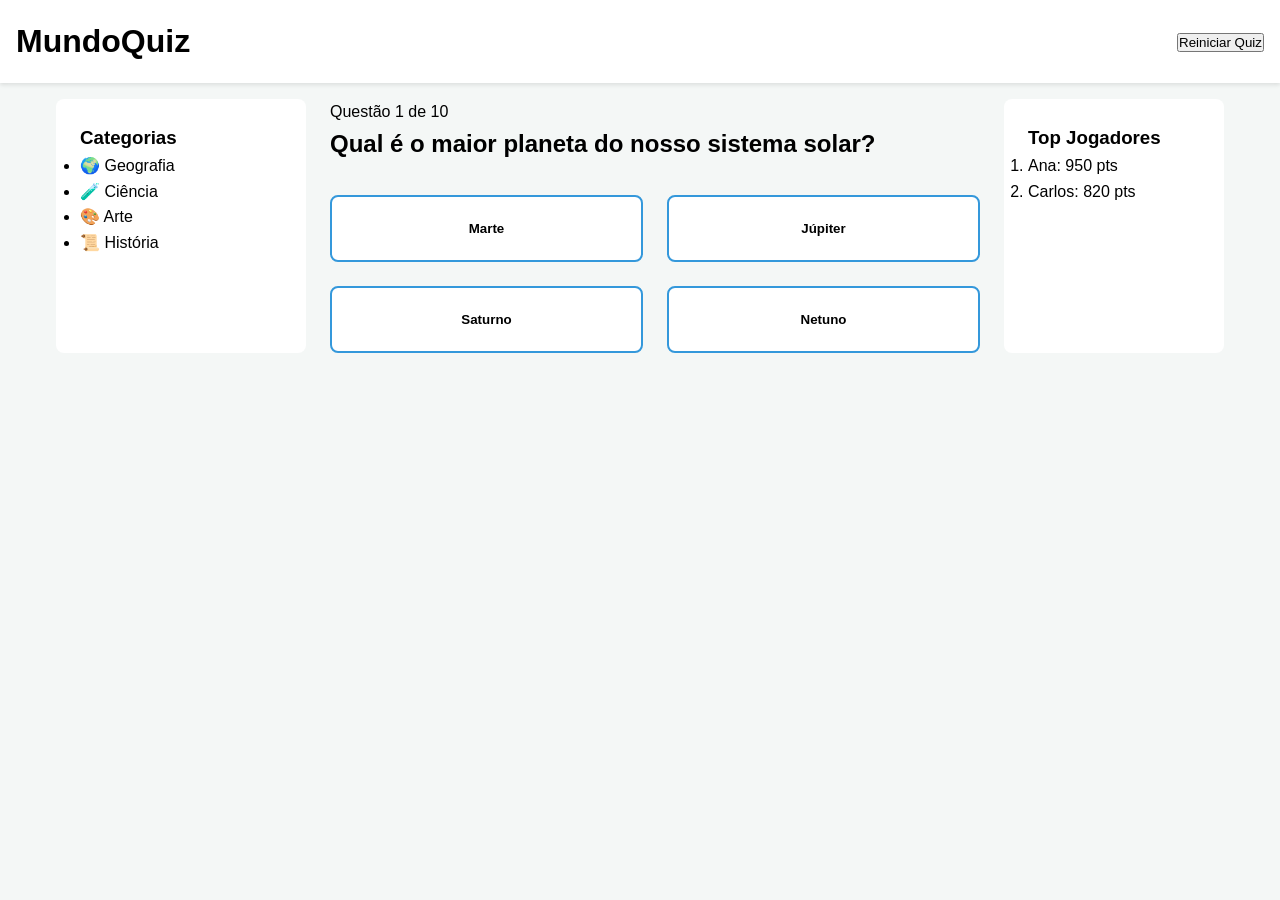
==== Quiz/index.html @ 3b55751f "Add files via upload" ====
<!DOCTYPE html>
<html lang="pt-br">
<head>
    <meta charset="UTF-8">
    <meta name="viewport" content="width=device-width, initial-scale=1.0"> <title>Quiz de Conhecimentos Gerais</title>
    <link rel="stylesheet" href="style.css"> </head>
<body>
    <header>
        <div class="logo">
            <h1>MundoQuiz</h1>
        </div>
        <nav class="nav-links">
            <button id="btn-reiniciar">Reiniciar Quiz</button>
        </nav>
    </header>

    <main>
        <aside class="sidebar">
            <h3>Categorias</h3>
            <ul>
                <li>🌍 Geografia</li>
                <li>🧪 Ciência</li>
                <li>🎨 Arte</li>
                <li>📜 História</li>
            </ul>
        </aside>

        <section class="content">
            <div class="quiz-box">
                <p class="stats">Questão 1 de 10</p>
                <h2 id="question-text">Qual é o maior planeta do nosso sistema solar?</h2>
                
                <div class="cards-grid">
                    <button class="answer-card">Marte</button>
                    <button class="answer-card">Júpiter</button>
                    <button class="answer-card">Saturno</button>
                    <button class="answer-card">Netuno</button>
                </div>
            </div>
        </section>

        <aside class="aside">
            <h3>Top Jogadores</h3>
            <ol>
                <li>Ana: 950 pts</li>
                <li>Carlos: 820 pts</li>
            </ol>
        </aside>
    </main>
</body>
</html>
---- Quiz/style.css ----
:root {
    --primary: #2c3e50;
    --accent: #3498db;
    --bg-body: #f4f7f6;
    
    --space-xs: 0.5rem;
    --space-sm: 1rem;
    --space-md: 1.5rem;
    --space-lg: 2rem;
    --space-xl: 3rem;

    --fs-base: clamp(0.875rem, 2vw, 1rem);
    --fs-h1: clamp(1.75rem, 4vw, 2.5rem);
    --fs-h2: clamp(1.25rem, 3vw, 1.875rem);
}

* { box-sizing: border-box; margin: 0; padding: 0; }

body {
    font-family: 'Segoe UI', Tahoma, Geneva, Verdana, sans-serif;
    font-size: var(--fs-base);
    line-height: 1.6;
    background-color: var(--bg-body);
}

header {
    display: flex;
    flex-direction: column;
    align-items: center;
    gap: var(--space-sm);
    padding: var(--space-sm);
    background: white;
    box-shadow: 0 2px 4px rgba(0,0,0,0.1);
}

main {
    display: grid;
    grid-template-columns: 1fr; 
    gap: var(--space-md);
    padding: var(--space-sm);
    max-width: 1200px;
    margin-inline: auto;
}

.cards-grid {
    display: grid;
    grid-template-columns: repeat(auto-fit, minmax(260px, 1fr));
    gap: var(--space-md);
    margin-top: var(--space-lg);
}

.answer-card {
    background: white;
    border: 2px solid var(--accent);
    border-radius: 8px;
    padding: var(--space-md);
    cursor: pointer;
    font-weight: bold;
    transition: 0.3s;
    width: 100%; 
}

.answer-card:hover {
    background: var(--accent);
    color: white;
}

.sidebar, .aside {
    display: none;
}

@media (min-width: 768px) {
    header {
        flex-direction: row;
        justify-content: space-between;
    }

    main {
        grid-template-columns: 240px 1fr;
        grid-template-areas: "sidebar main";
    }

    .sidebar {
        display: block;
        grid-area: sidebar;
        background: #fff;
        padding: var(--space-md);
        border-radius: 8px;
    }

    .content { grid-area: main; }
}

@media (min-width: 1024px) {
    main {
        grid-template-columns: 250px 1fr 220px;
        grid-template-areas: "sidebar main aside";
    }

    .aside {
        display: block;
        grid-area: aside;
        background: #fff;
        padding: var(--space-md);
        border-radius: 8px;
    }
}
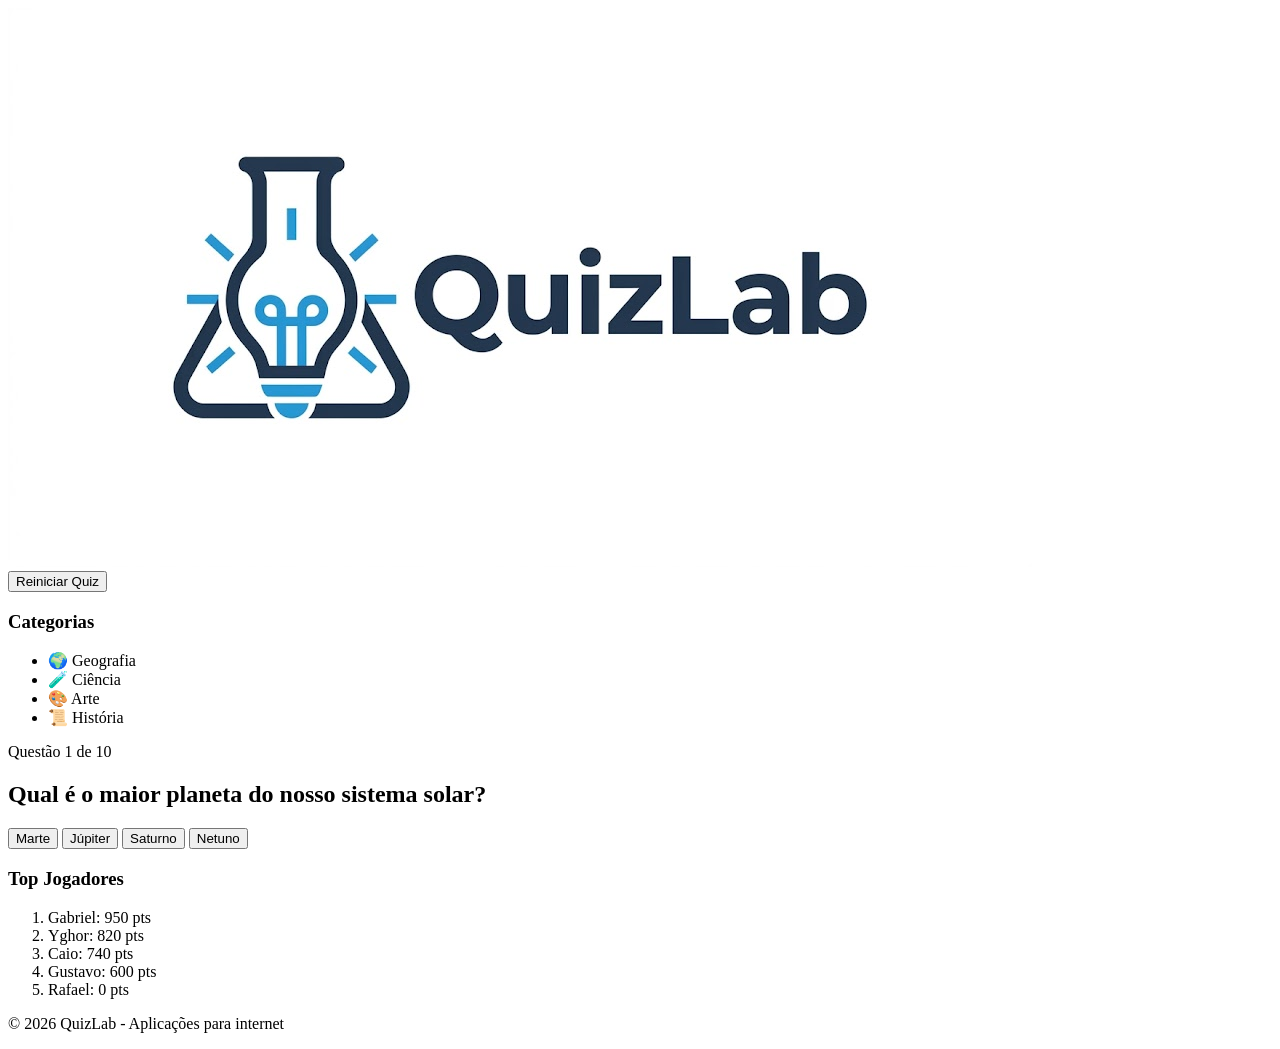
==== commit 5607d240: "Wireframe e Tipografia + html com HTML semântico funciondo." ====
--- a/Quiz/index.html
+++ b/Quiz/index.html
@@ -2,12 +2,18 @@
 <html lang="pt-br">
 <head>
     <meta charset="UTF-8">
-    <meta name="viewport" content="width=device-width, initial-scale=1.0"> <title>Quiz de Conhecimentos Gerais</title>
-    <link rel="stylesheet" href="style.css"> </head>
+    <meta name="viewport" content="width=device-width, initial-scale=1.0">
+    <title>QuizLab - Conhecimentos Gerais</title>
+    <link rel="stylesheet" href="css/variables.css">
+    <link rel="stylesheet" href="css/reset.css">
+    <link rel="stylesheet" href="css/layout.css">
+    <link rel="stylesheet" href="css/components/card.css">
+    <link rel="stylesheet" href="css/components/nav.css"> 
+</head>
 <body>
     <header>
         <div class="logo">
-            <h1>MundoQuiz</h1>
+            <img src="assets/logo-quizlab.jpg" id="img-logo" alt="Logo QuizLab">
         </div>
         <nav class="nav-links">
             <button id="btn-reiniciar">Reiniciar Quiz</button>
@@ -26,7 +32,7 @@
         </aside>
 
         <section class="content">
-            <div class="quiz-box">
+            <article class="quiz-box">
                 <p class="stats">Questão 1 de 10</p>
                 <h2 id="question-text">Qual é o maior planeta do nosso sistema solar?</h2>
                 
@@ -36,16 +42,23 @@
                     <button class="answer-card">Saturno</button>
                     <button class="answer-card">Netuno</button>
                 </div>
-            </div>
+            </article>
         </section>
 
         <aside class="aside">
             <h3>Top Jogadores</h3>
             <ol>
-                <li>Ana: 950 pts</li>
-                <li>Carlos: 820 pts</li>
+                <li>Gabriel: 950 pts</li>
+                <li>Yghor: 820 pts</li>
+                <li>Caio: 740 pts</li>
+                <li>Gustavo: 600 pts</li>
+                <li>Rafael: 0 pts</li>
             </ol>
         </aside>
     </main>
+
+    <footer>
+        <p>&copy; 2026 QuizLab - Aplicações para internet</p>
+    </footer>
 </body>
 </html>
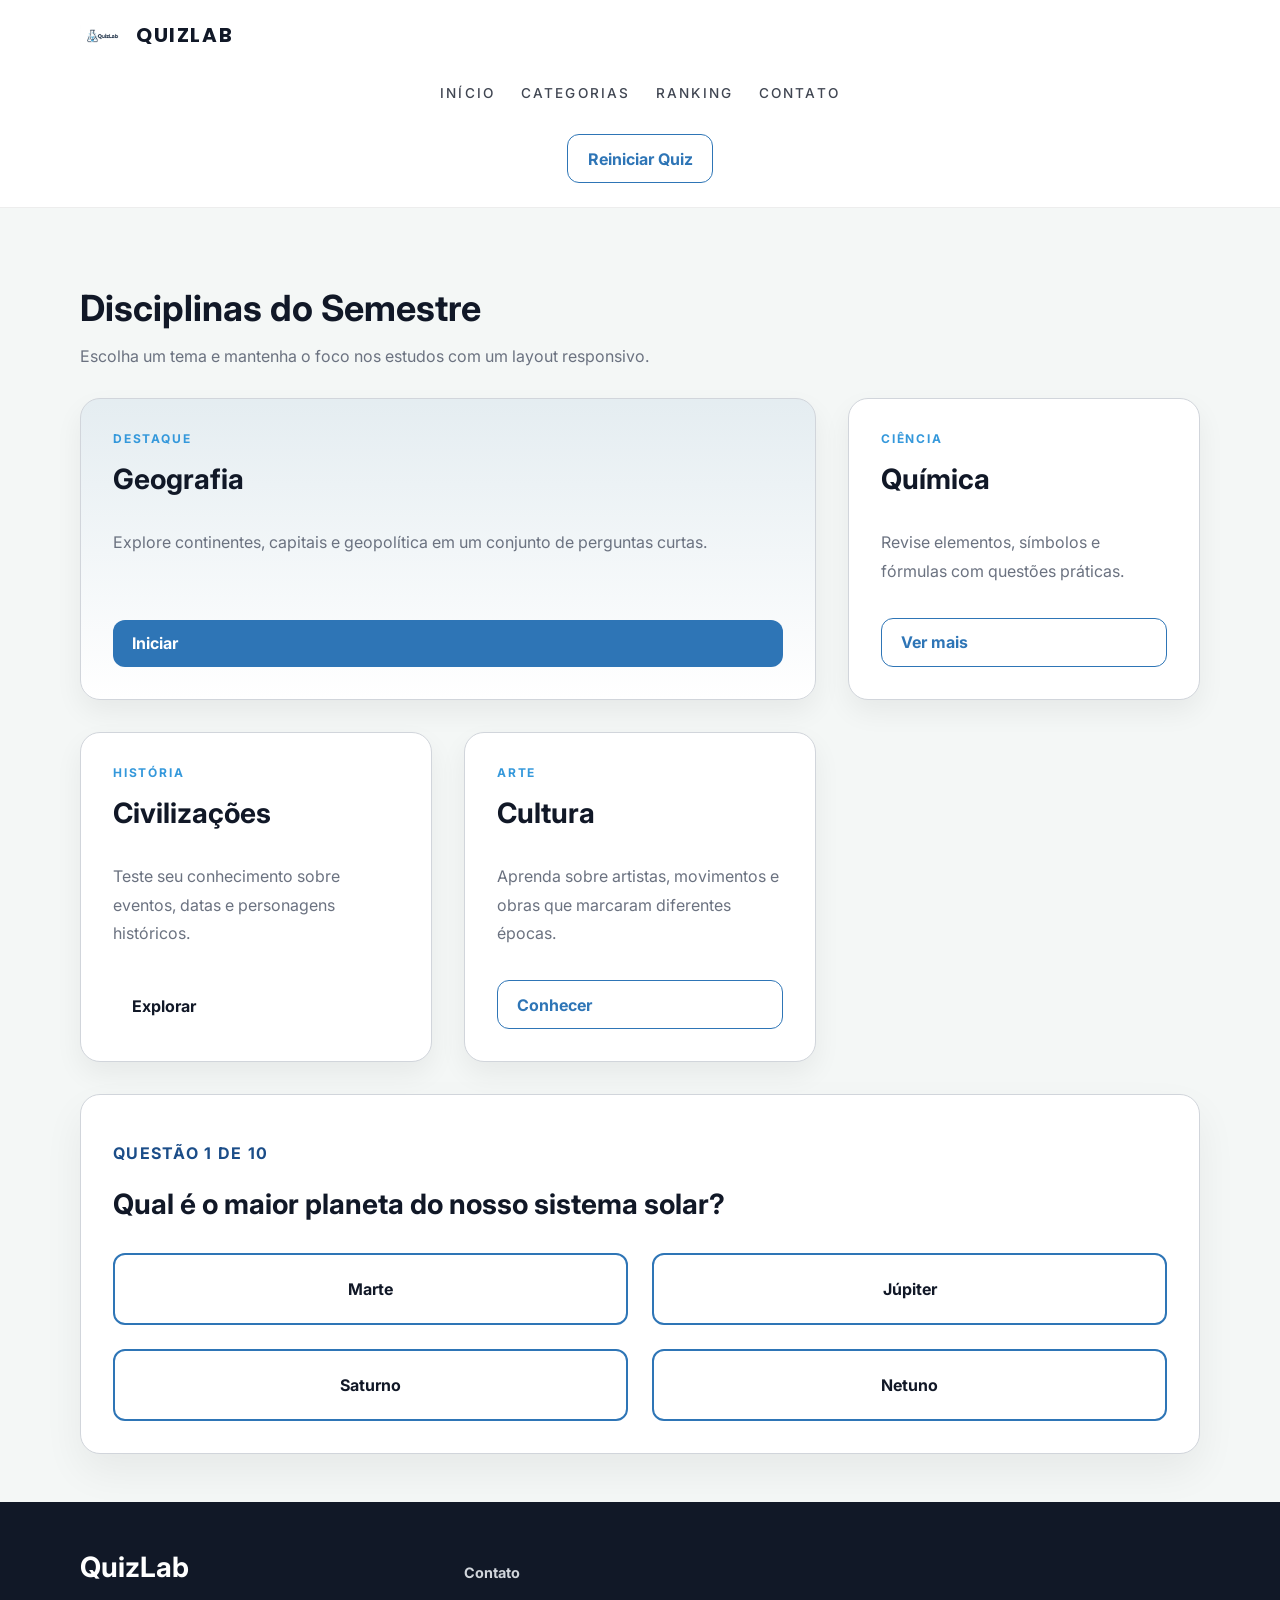
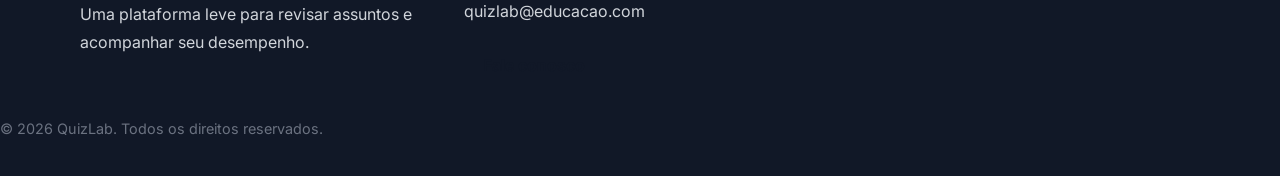
==== commit ca962418: "Componentes e Padronizacao - Atividade Prática" ====
--- a/Quiz/index.html
+++ b/Quiz/index.html
@@ -4,39 +4,84 @@
     <meta charset="UTF-8">
     <meta name="viewport" content="width=device-width, initial-scale=1.0">
     <title>QuizLab - Conhecimentos Gerais</title>
-    <link rel="stylesheet" href="css/variables.css">
-    <link rel="stylesheet" href="css/reset.css">
-    <link rel="stylesheet" href="css/layout.css">
-    <link rel="stylesheet" href="css/components/card.css">
-    <link rel="stylesheet" href="css/components/nav.css"> 
+    <link rel="preconnect" href="https://fonts.googleapis.com">
+    <link rel="preconnect" href="https://fonts.gstatic.com" crossorigin>
+    <link href="https://fonts.googleapis.com/css2?family=Inter:wght@400;500;700&family=Poppins:wght@700&display=swap" rel="stylesheet">
+    <link rel="stylesheet" href="CSS/variables.css">
+    <link rel="stylesheet" href="CSS/reset.css">
+    <link rel="stylesheet" href="CSS/base.css">
+    <link rel="stylesheet" href="CSS/layout.css">
+    <link rel="stylesheet" href="CSS/Components/nav.css">
+    <link rel="stylesheet" href="CSS/Components/card.css">
+    <link rel="stylesheet" href="CSS/Components/footer.css">
+    <link rel="stylesheet" href="CSS/Components/btn.css">
+    <link rel="stylesheet" href="CSS/utilities.css">
 </head>
 <body>
-    <header>
-        <div class="logo">
-            <img src="assets/logo-quizlab.jpg" id="img-logo" alt="Logo QuizLab">
+    <header class="header">
+        <div class="header__inner container">
+            <a href="#" class="header__brand">
+                <img src="assets/logo-quizlab.png" alt="Logo QuizLab" class="header__brand-logo">
+                <span>QuizLab</span>
+            </a>
+            <button class="header__toggle" type="button" aria-label="Abrir menu" aria-expanded="false">
+                <span class="header__toggle-icon"></span>
+            </button>
         </div>
-        <nav class="nav-links">
-            <button id="btn-reiniciar">Reiniciar Quiz</button>
+        <nav class="header__nav container" aria-label="Menu principal">
+            <ul class="header__list">
+                <li><a class="header__link" href="#">Início</a></li>
+                <li><a class="header__link" href="#">Categorias</a></li>
+                <li><a class="header__link" href="#">Ranking</a></li>
+                <li><a class="header__link" href="#">Contato</a></li>
+            </ul>
+            <div class="header__actions">
+                <button id="btn-reiniciar" class="btn btn--outline" type="button">Reiniciar Quiz</button>
+            </div>
         </nav>
     </header>
 
-    <main>
-        <aside class="sidebar">
-            <h3>Categorias</h3>
-            <ul>
-                <li>🌍 Geografia</li>
-                <li>🧪 Ciência</li>
-                <li>🎨 Arte</li>
-                <li>📜 História</li>
-            </ul>
-        </aside>
+    <main class="main">
+        <section class="section container">
+            <div class="section__header">
+                <h2 class="section__title">Disciplinas do Semestre</h2>
+                <p class="section__subtitle">Escolha um tema e mantenha o foco nos estudos com um layout responsivo.</p>
+            </div>
 
-        <section class="content">
-            <article class="quiz-box">
+            <div class="cards-grid">
+                <article class="card card--featured">
+                    <span class="card__eyebrow">Destaque</span>
+                    <h3 class="card__title">Geografia</h3>
+                    <p class="card__text">Explore continentes, capitais e geopolítica em um conjunto de perguntas curtas.</p>
+                    <button class="btn btn--primary" type="button">Iniciar</button>
+                </article>
+
+                <article class="card">
+                    <span class="card__eyebrow">Ciência</span>
+                    <h3 class="card__title">Química</h3>
+                    <p class="card__text">Revise elementos, símbolos e fórmulas com questões práticas.</p>
+                    <button class="btn btn--outline" type="button">Ver mais</button>
+                </article>
+
+                <article class="card">
+                    <span class="card__eyebrow">História</span>
+                    <h3 class="card__title">Civilizações</h3>
+                    <p class="card__text">Teste seu conhecimento sobre eventos, datas e personagens históricos.</p>
+                    <button class="btn btn--ghost" type="button">Explorar</button>
+                </article>
+
+                <article class="card">
+                    <span class="card__eyebrow">Arte</span>
+                    <h3 class="card__title">Cultura</h3>
+                    <p class="card__text">Aprenda sobre artistas, movimentos e obras que marcaram diferentes épocas.</p>
+                    <button class="btn btn--outline" type="button">Conhecer</button>
+                </article>
+            </div>
+
+            <article class="quiz-box u-mt-lg">
                 <p class="stats">Questão 1 de 10</p>
                 <h2 id="question-text">Qual é o maior planeta do nosso sistema solar?</h2>
-                
-                <div class="cards-grid">
+                <div class="quiz-grid">
                     <button class="answer-card">Marte</button>
                     <button class="answer-card">Júpiter</button>
                     <button class="answer-card">Saturno</button>
@@ -44,21 +89,24 @@
                 </div>
             </article>
         </section>
-
-        <aside class="aside">
-            <h3>Top Jogadores</h3>
-            <ol>
-                <li>Gabriel: 950 pts</li>
-                <li>Yghor: 820 pts</li>
-                <li>Caio: 740 pts</li>
-                <li>Gustavo: 600 pts</li>
-                <li>Rafael: 0 pts</li>
-            </ol>
-        </aside>
     </main>
 
-    <footer>
-        <p>&copy; 2026 QuizLab - Aplicações para internet</p>
+    <footer class="footer">
+        <div class="footer__inner container">
+            <div class="footer__col">
+                <a href="#" class="footer__brand">QuizLab</a>
+                <p class="footer__text">Uma plataforma leve para revisar assuntos e acompanhar seu desempenho.</p>
+            </div>
+            <div class="footer__col">
+                <h3 class="footer__title">Contato</h3>
+                <p class="footer__text">quizlab@educacao.com</p>
+                <button class="btn btn--ghost" type="button">Fale conosco</button>
+            </div>
+        </div>
+        <p class="footer__legal">&copy; <span id="year"></span> QuizLab. Todos os direitos reservados.</p>
     </footer>
+
+    <script defer src="js/main.js"></script>
+    <script defer src="js/app.js"></script>
 </body>
 </html>
--- a/Quiz/CSS/variables.css
+++ b/Quiz/CSS/variables.css
@@ -0,0 +1,49 @@
+:root {
+    --font-sans: 'Inter', system-ui, sans-serif;
+    --font-display: 'Poppins', system-ui, sans-serif;
+
+    --color-primary-500: #2E75B6;
+    --color-primary-700: #1B4D88;
+    --color-accent: #3498db;
+    --color-success: #27ae60;
+    --color-danger: #E53E3E;
+    --color-bg-body: #f4f7f6;
+    --color-bg-surface: #ffffff;
+    --color-border: #d1d5db;
+    --color-text: #111827;
+    --color-muted: #6b7280;
+    --color-footer-bg: #111827;
+    --color-footer-text: #d1d5db;
+
+    --space-xxs: 0.25rem;
+    --space-xs: 0.5rem;
+    --space-sm: 0.75rem;
+    --space-md: 1.5rem;
+    --space-lg: 2rem;
+    --space-xl: 3rem;
+    --space-xxl: 4rem;
+
+    --radius-sm: 0.5rem;
+    --radius-md: 0.75rem;
+    --radius-lg: 1.25rem;
+
+    --border-thin: 1px;
+    --border-base: 2px;
+
+    --fs-base: clamp(0.9375rem, 1.5vw, 1rem);
+    --fs-sm: 0.9rem;
+    --fs-h1: clamp(2rem, 4vw, 3rem);
+    --fs-h2: clamp(1.5rem, 3.5vw, 2.25rem);
+    --fs-h3: clamp(1.25rem, 2.5vw, 1.75rem);
+}
+
+@media (prefers-color-scheme: dark) {
+    :root {
+        --color-bg-body: #111827;
+        --color-bg-surface: #1f2937;
+        --color-text: #f9fafb;
+        --color-border: #374151;
+        --color-footer-bg: #0f172a;
+        --color-footer-text: #cbd5e1;
+    }
+}
--- a/Quiz/CSS/base.css
+++ b/Quiz/CSS/base.css
@@ -0,0 +1,45 @@
+:root {
+    font-family: var(--font-sans);
+}
+
+html {
+    scroll-behavior: smooth;
+}
+
+body {
+    min-height: 100vh;
+    background-color: var(--color-bg-body);
+    color: var(--color-text);
+}
+
+body, button, input, textarea, select {
+    font: inherit;
+}
+
+img, picture, svg, video {
+    max-width: 100%;
+    display: block;
+}
+
+button {
+    border: none;
+    background: none;
+}
+
+ul {
+    list-style: none;
+}
+
+a {
+    color: inherit;
+    text-decoration: none;
+}
+
+section {
+    padding: var(--space-xl) 0;
+}
+
+.container {
+    width: min(1120px, calc(100% - 2rem));
+    margin: 0 auto;
+}
--- a/Quiz/CSS/layout.css
+++ b/Quiz/CSS/layout.css
@@ -0,0 +1,71 @@
+.main {
+    background-color: var(--color-bg-body);
+}
+
+.section__header {
+    margin-bottom: var(--space-lg);
+}
+
+.section__title {
+    font-size: var(--fs-h2);
+    margin-bottom: 0.5rem;
+}
+
+.section__subtitle {
+    color: var(--color-muted);
+    max-width: 56rem;
+}
+
+.cards-grid {
+    display: grid;
+    gap: var(--space-lg);
+}
+
+@media (min-width: 768px) {
+    .cards-grid {
+        grid-template-columns: repeat(2, minmax(0, 1fr));
+    }
+}
+
+@media (min-width: 1200px) {
+    .cards-grid {
+        grid-template-columns: repeat(3, minmax(0, 1fr));
+    }
+
+    .card--featured {
+        grid-column: span 2;
+    }
+}
+
+.quiz-box {
+    background: var(--color-bg-surface);
+    border: var(--border-thin) solid var(--color-border);
+    border-radius: var(--radius-lg);
+    box-shadow: 0 18px 40px rgba(0, 0, 0, 0.06);
+    padding: var(--space-lg);
+}
+
+.quiz-box .stats {
+    color: var(--color-primary-700);
+    font-weight: 700;
+    text-transform: uppercase;
+    letter-spacing: 0.08em;
+    margin-bottom: 0.75rem;
+}
+
+.quiz-box h2 {
+    font-size: var(--fs-h3);
+    margin-bottom: var(--space-lg);
+}
+
+.quiz-grid {
+    display: grid;
+    gap: var(--space-md);
+    grid-template-columns: repeat(auto-fit, minmax(210px, 1fr));
+}
+
+@media (min-width: 768px) {
+    .quiz-grid {
+        grid-template-columns: repeat(2, minmax(0, 1fr));
+    }
+}
--- a/Quiz/CSS/Components/nav.css
+++ b/Quiz/CSS/Components/nav.css
@@ -0,0 +1,216 @@
+.header {
+    position: sticky;
+    top: 0;
+    z-index: 30;
+    background-color: rgba(255, 255, 255, 0.96);
+    backdrop-filter: blur(12px);
+    border-bottom: 1px solid rgba(0, 0, 0, 0.07);
+    transition: box-shadow 0.3s ease, padding 0.3s ease, background-color 0.3s ease;
+}
+
+.header--scrolled {
+    box-shadow: 0 8px 24px rgba(0, 0, 0, 0.08);
+    background-color: rgba(255, 255, 255, 0.98);
+}
+
+.header--scrolled .header__inner {
+    padding-top: calc(var(--space-md) / 2);
+    padding-bottom: calc(var(--space-md) / 2);
+}
+
+.header__inner {
+    display: flex;
+    align-items: center;
+    justify-content: space-between;
+    gap: var(--space-sm);
+    padding: var(--space-md) 0;
+}
+
+.header__brand {
+    display: inline-flex;
+    align-items: center;
+    gap: 0.75rem;
+    font-family: var(--font-display);
+    font-size: 1.25rem;
+    font-weight: 700;
+    color: var(--color-text);
+    text-transform: uppercase;
+    letter-spacing: 0.08em;
+}
+
+.header__brand-logo {
+    display: inline-block;
+    width: 2.75rem;
+    height: auto;
+}
+
+.header__brand span {
+    display: inline-block;
+    line-height: 1.1;
+}
+
+.header__toggle {
+    display: inline-flex;
+    align-items: center;
+    justify-content: center;
+    width: 2.75rem;
+    height: 2.75rem;
+    border-radius: 50%;
+    background: transparent;
+    cursor: pointer;
+    border: 1px solid rgba(0, 0, 0, 0.12);
+}
+
+.header__toggle-icon {
+    position: relative;
+    width: 1.5rem;
+    height: 0.12rem;
+    background: var(--color-text);
+    transition: transform 0.25s ease, background-color 0.25s ease;
+}
+
+.header__toggle-icon::before,
+.header__toggle-icon::after {
+    content: '';
+    position: absolute;
+    left: 0;
+    width: 1.5rem;
+    height: 0.12rem;
+    background: var(--color-text);
+    transition: transform 0.25s ease;
+}
+
+.header__toggle-icon::before {
+    top: -0.45rem;
+}
+
+.header__toggle-icon::after {
+    top: 0.45rem;
+}
+
+.header__toggle--open .header__toggle-icon {
+    background: transparent;
+}
+
+.header__toggle--open .header__toggle-icon::before {
+    transform: translateY(0.45rem) rotate(45deg);
+}
+
+.header__toggle--open .header__toggle-icon::after {
+    transform: translateY(-0.45rem) rotate(-45deg);
+}
+
+.header__nav {
+    display: flex;
+    flex-direction: column;
+    align-items: center;
+    gap: var(--space-md);
+    width: 100%;
+    padding: var(--space-xs) 0 var(--space-md);
+    margin-top: 0.25rem;
+}
+
+.header__list {
+    display: flex;
+    align-items: center;
+    justify-content: center;
+    gap: calc(var(--space-lg) / 1.2);
+    flex-wrap: wrap;
+}
+
+.header__link {
+    color: var(--color-text);
+    font-weight: 500;
+    text-transform: uppercase;
+    letter-spacing: 0.15em;
+    font-size: 0.85rem;
+    padding: 0.25rem 0;
+    transition: color 0.2s ease, opacity 0.2s ease;
+    opacity: 0.8;
+}
+
+.header__link:hover,
+.header__link:focus-visible {
+    color: var(--color-primary-700);
+    opacity: 1;
+}
+
+.header__actions {
+    display: flex;
+    align-items: center;
+    justify-content: center;
+    min-width: 0;
+    padding-top: var(--space-xs);
+}
+
+@media (max-width: 767px) {
+    .header__inner {
+        position: relative;
+        padding-bottom: 0;
+    }
+
+    .header__toggle {
+        display: inline-flex;
+    }
+
+    .header__nav {
+        position: static;
+        flex-direction: column;
+        align-items: stretch;
+        gap: var(--space-md);
+        padding: var(--space-lg) var(--space-md);
+        background: var(--color-bg-surface);
+        border-bottom-left-radius: var(--radius-lg);
+        border-bottom-right-radius: var(--radius-lg);
+        border-top: var(--border-thin) solid var(--color-border);
+        box-shadow: 0 20px 40px rgba(0, 0, 0, 0.08);
+        display: none;
+        z-index: 25;
+    }
+
+    .header__nav.header__nav--open {
+        display: flex;
+    }
+
+    .header__list {
+        flex-direction: column;
+        gap: 1rem;
+    }
+
+    .header__link {
+        display: block;
+        width: 100%;
+        padding: 0.75rem 0.75rem;
+        font-size: 1rem;
+        letter-spacing: 0.12em;
+        color: var(--color-text);
+        opacity: 1;
+    }
+
+    .header__link:hover,
+    .header__link:focus-visible {
+        color: var(--color-primary-700);
+        background: rgba(46, 117, 182, 0.08);
+        border-radius: var(--radius-md);
+    }
+
+    .header__actions {
+        align-items: stretch;
+        width: 100%;
+    }
+
+    .header__actions .btn {
+        width: 100%;
+    }
+
+    .header__toggle {
+        border-color: rgba(0, 0, 0, 0.12);
+    }
+}
+
+@media (min-width: 768px) {
+    .header__toggle {
+        display: none;
+    }
+}
+
--- a/Quiz/CSS/Components/card.css
+++ b/Quiz/CSS/Components/card.css
@@ -0,0 +1,104 @@
+.card {
+    background: var(--color-bg-surface);
+    border: var(--border-thin) solid var(--color-border);
+    border-radius: var(--radius-lg);
+    padding: var(--space-lg);
+    display: flex;
+    flex-direction: column;
+    gap: 1rem;
+    box-shadow: 0 12px 28px rgba(0, 0, 0, 0.06);
+    transition: transform 0.25s ease, box-shadow 0.25s ease;
+}
+
+.card:hover {
+    transform: translateY(-4px);
+    box-shadow: 0 20px 45px rgba(0, 0, 0, 0.12);
+}
+
+.card--featured {
+    background: linear-gradient(180deg, rgba(46,117,182,0.08) 0%, rgba(255,255,255,1) 100%);
+}
+
+.card__eyebrow {
+    text-transform: uppercase;
+    letter-spacing: 0.15em;
+    font-size: 0.75rem;
+    color: var(--color-accent);
+    font-weight: 700;
+}
+
+.card__title {
+    font-size: var(--fs-h3);
+    margin: 0;
+}
+
+.card__text {
+    color: var(--color-muted);
+    line-height: 1.8;
+    flex-grow: 1;
+}
+
+.answer-card {
+    background: var(--color-bg-surface);
+    border: var(--border-base) solid var(--color-primary-500);
+    color: var(--color-text);
+    padding: var(--space-md);
+    border-radius: var(--radius-md);
+    cursor: pointer;
+    font-weight: 700;
+    transition: background-color 0.2s ease, transform 0.2s ease, border-color 0.2s ease;
+    width: 100%;
+}
+
+.answer-card:hover {
+    background: var(--color-primary-500);
+    color: white;
+}
+
+.answer-card.correct {
+    background: var(--color-success);
+    border-color: var(--color-success);
+    color: white;
+}
+
+.answer-card.wrong {
+    background: #f8d7da;
+    border-color: #e74c3c;
+    color: #9b2c2c;
+}
+
+.answer-card:disabled {
+    opacity: 0.7;
+    cursor: not-allowed;
+}
+
+.quiz-box {
+    background: var(--color-bg-surface);
+    border: var(--border-thin) solid var(--color-border);
+    border-radius: var(--radius-lg);
+    padding: var(--space-lg);
+    box-shadow: 0 18px 40px rgba(0, 0, 0, 0.06);
+}
+
+.quiz-box.quiz-result h2 {
+    margin-bottom: 1rem;
+}
+
+.result-summary {
+    display: grid;
+    gap: 1rem;
+}
+
+.result-summary p {
+    line-height: 1.8;
+}
+
+.answer-card.action-card {
+    background: var(--color-accent);
+    color: white;
+    border-color: var(--color-accent);
+}
+
+.answer-card.action-card:hover {
+    background: var(--color-primary-700);
+}
--- a/Quiz/CSS/Components/footer.css
+++ b/Quiz/CSS/Components/footer.css
@@ -0,0 +1,52 @@
+.footer {
+    background-color: var(--color-footer-bg);
+    color: var(--color-footer-text);
+    padding: var(--space-xl) 0 var(--space-md);
+}
+
+.footer__inner {
+    display: grid;
+    gap: var(--space-lg);
+}
+
+.footer__brand {
+    display: inline-flex;
+    align-items: center;
+    gap: 0.75rem;
+    font-size: var(--fs-h3);
+    font-weight: 700;
+    color: white;
+}
+
+.footer__title {
+    font-size: var(--fs-sm);
+    font-weight: 700;
+    margin-bottom: 0.75rem;
+}
+
+.footer__text,
+.footer__link {
+    color: var(--color-footer-text);
+    line-height: 1.75;
+}
+
+.footer__link:hover {
+    color: white;
+}
+
+.footer__list {
+    display: grid;
+    gap: 0.5rem;
+}
+
+.footer__legal {
+    margin-top: var(--space-lg);
+    font-size: var(--fs-sm);
+    color: var(--color-muted);
+}
+
+@media (min-width: 768px) {
+    .footer__inner {
+        grid-template-columns: repeat(3, minmax(0, 1fr));
+    }
+}
--- a/Quiz/CSS/Components/btn.css
+++ b/Quiz/CSS/Components/btn.css
@@ -0,0 +1,45 @@
+.btn {
+    display: inline-flex;
+    align-items: center;
+    gap: 0.5rem;
+    padding: 0.85rem 1.2rem;
+    border-radius: var(--radius-md);
+    font-weight: 700;
+    cursor: pointer;
+    transition: transform 0.2s ease, box-shadow 0.2s ease, background-color 0.2s ease;
+}
+
+.btn:hover {
+    transform: translateY(-1px);
+}
+
+.btn:focus-visible {
+    outline: 3px solid var(--color-primary-500);
+    outline-offset: 3px;
+}
+
+.btn--primary {
+    background-color: var(--color-primary-500);
+    color: white;
+}
+
+.btn--primary:hover {
+    background-color: var(--color-primary-700);
+}
+
+.btn--outline {
+    border: var(--border-thin) solid var(--color-primary-500);
+    color: var(--color-primary-500);
+}
+
+.btn--outline:hover {
+    background-color: rgba(46, 117, 182, 0.08);
+}
+
+.btn--ghost {
+    color: var(--color-text);
+}
+
+.btn--ghost:hover {
+    background-color: rgba(17, 24, 39, 0.08);
+}
--- a/Quiz/CSS/utilities.css
+++ b/Quiz/CSS/utilities.css
@@ -0,0 +1,32 @@
+.grid {
+    display: grid;
+    gap: var(--space-lg);
+}
+
+.grid--2 {
+    grid-template-columns: repeat(2, minmax(0, 1fr));
+}
+
+.grid--3 {
+    grid-template-columns: repeat(3, minmax(0, 1fr));
+}
+
+.u-text-center {
+    text-align: center;
+}
+
+.u-mt-lg {
+    margin-top: var(--space-lg);
+}
+
+.sr-only {
+    position: absolute;
+    width: 1px;
+    height: 1px;
+    padding: 0;
+    margin: -1px;
+    overflow: hidden;
+    clip: rect(0, 0, 0, 0);
+    white-space: nowrap;
+    border: 0;
+}
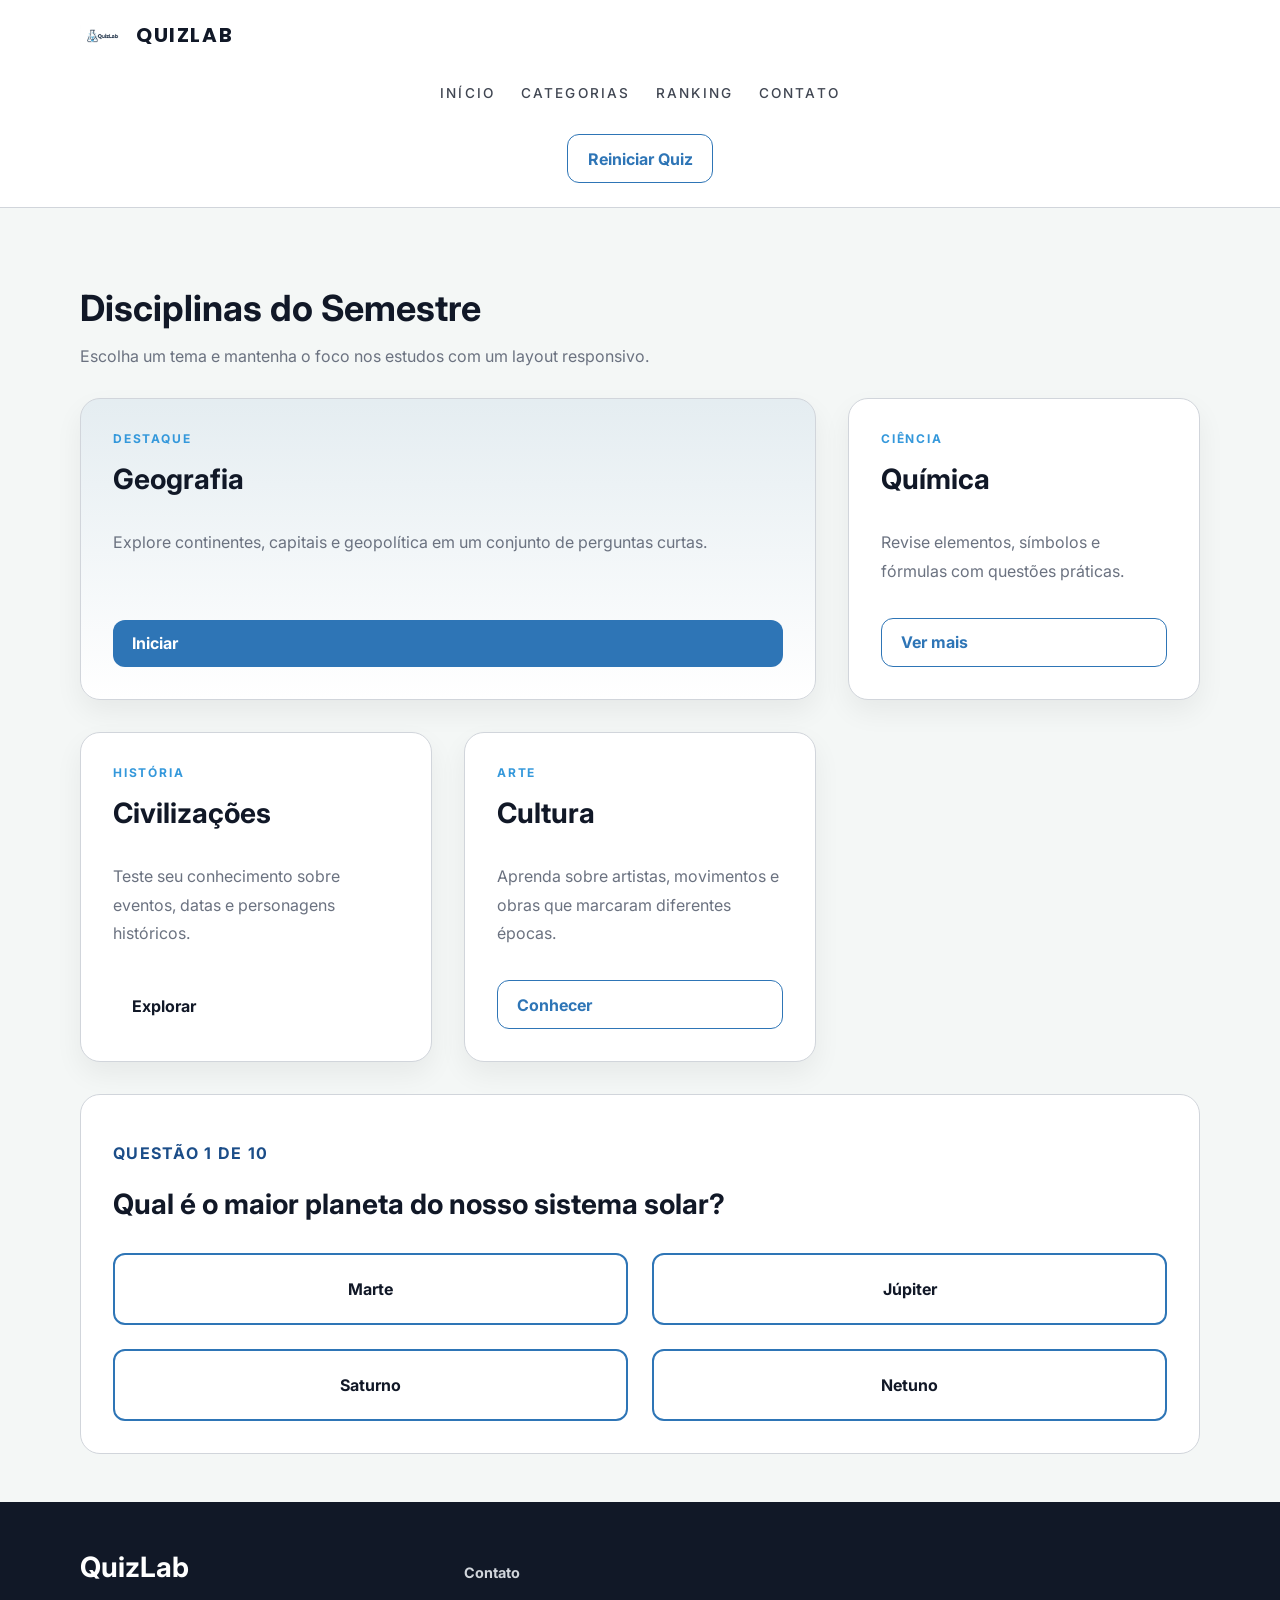
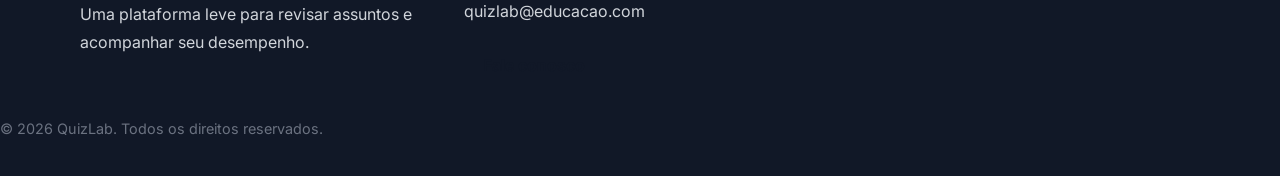
==== commit 6b9ab5c7: "Add CSS tokens (primitives/semantic/spacing/typography) and refactor components to use tokens" ====
--- a/Quiz/index.html
+++ b/Quiz/index.html
@@ -7,7 +7,10 @@
     <link rel="preconnect" href="https://fonts.googleapis.com">
     <link rel="preconnect" href="https://fonts.gstatic.com" crossorigin>
     <link href="https://fonts.googleapis.com/css2?family=Inter:wght@400;500;700&family=Poppins:wght@700&display=swap" rel="stylesheet">
-    <link rel="stylesheet" href="CSS/variables.css">
+    <link rel="stylesheet" href="CSS/tokens/primitives.css">
+    <link rel="stylesheet" href="CSS/tokens/semantic.css">
+    <link rel="stylesheet" href="CSS/tokens/spacing.css">
+    <link rel="stylesheet" href="CSS/tokens/typography.css">
     <link rel="stylesheet" href="CSS/reset.css">
     <link rel="stylesheet" href="CSS/base.css">
     <link rel="stylesheet" href="CSS/layout.css">
--- a/Quiz/CSS/tokens/primitives.css
+++ b/Quiz/CSS/tokens/primitives.css
@@ -0,0 +1,79 @@
+:root {
+    /* Primitives: underscored names signal internal primitives */
+    /* Palette */
+    --_color-primary-500: #2E75B6;
+    --_color-primary-700: #1B4D88;
+    --_color-accent: #3498db;
+    --_color-success: #27ae60;
+    --_color-danger: #E53E3E;
+
+    --_neutral-50: #F9FAFB;
+    --_neutral-100: #F4F7F6;
+    --_neutral-900: #111827;
+    --_gray-800: #1F2937;
+    --_gray-900: #111827;
+
+    --_color-bg-body: #f4f7f6;
+    --_color-bg-surface: #ffffff;
+    --_color-border: #d1d5db;
+    --_color-text: #111827;
+    --_color-muted: #6b7280;
+    --_color-footer-bg: #111827;
+    --_color-footer-text: #d1d5db;
+
+    /* Helpers / overlays / shadows */
+    --_overlay-dark: rgba(17, 24, 39, 0.94);
+    --_border-muted-light: rgba(255, 255, 255, 0.08);
+    --_primary-overlay-08: rgba(46, 117, 182, 0.08);
+    --_shadow-1: 0 18px 40px rgba(0, 0, 0, 0.06);
+    --_shadow-2: 0 12px 28px rgba(0, 0, 0, 0.06);
+    --_shadow-3: 0 20px 45px rgba(0, 0, 0, 0.12);
+    --_shadow-small: 0 8px 24px rgba(0, 0, 0, 0.08);
+    --_border-strong: rgba(0, 0, 0, 0.12);
+
+    /* Alerts */
+    --_danger-bg: #f8d7da;
+    --_danger-border: #e74c3c;
+    --_danger-text: #9b2c2c;
+
+    /* Spacing primitives (base) */
+    --_space-1: 0.25rem;
+    --_space-2: 0.5rem;
+    --_space-3: 0.75rem;
+    --_space-4: 1rem;
+    --_space-6: 1.5rem;
+    --_space-8: 2rem;
+    --_space-12: 3rem;
+    --_space-16: 4rem;
+
+    /* Radii */
+    --_radius-sm: 0.5rem;
+    --_radius-md: 0.75rem;
+    --_radius-lg: 1.25rem;
+
+    /* Borders */
+    --_border-thin: 1px;
+    --_border-base: 2px;
+
+    /* Typography primitives */
+    --_font-sans: 'Inter', system-ui, sans-serif;
+    --_font-display: 'Poppins', system-ui, sans-serif;
+
+br
+    --_fs-base: clamp(0.9375rem, 1.5vw, 1rem);
+    --_fs-sm: 0.9rem;
+    --_fs-h1: clamp(2rem, 4vw, 3rem);
+    --_fs-h2: clamp(1.5rem, 3.5vw, 2.25rem);
+    --_fs-h3: clamp(1.25rem, 2.5vw, 1.75rem);
+}
+
+@media (prefers-color-scheme: dark) {
+    :root {
+        --_color-bg-body: #111827;
+        --_color-bg-surface: #1f2937;
+        --_color-text: #f9fafb;
+        --_color-border: #374151;
+        --_color-footer-bg: #0f172a;
+        --_color-footer-text: #cbd5e1;
+    }
+}
--- a/Quiz/CSS/tokens/spacing.css
+++ b/Quiz/CSS/tokens/spacing.css
@@ -0,0 +1,21 @@
+/* Spacing scale (multiples of 4px where practical) */
+:root {
+    --space-0: 0rem;
+    --space-1: 0.25rem; /* 4px */
+    --space-2: 0.5rem;  /* 8px */
+    --space-3: 0.75rem; /* 12px */
+    --space-4: 1rem;    /* 16px */
+    --space-6: 1.5rem;  /* 24px */
+    --space-8: 2rem;    /* 32px */
+    --space-12: 3rem;   /* 48px */
+    --space-16: 4rem;   /* 64px */
+
+    /* Backwards-compatible aliases used elsewhere */
+    --space-xxs: var(--space-1);
+    --space-xs: var(--space-2);
+    --space-sm: var(--space-3);
+    --space-md: var(--space-6);
+    --space-lg: var(--space-8);
+    --space-xl: var(--space-12);
+    --space-xxl: var(--space-16);
+}
--- a/Quiz/CSS/tokens/typography.css
+++ b/Quiz/CSS/tokens/typography.css
@@ -0,0 +1,19 @@
+/* Typography tokens */
+:root {
+    --font-sans: var(--_font-sans);
+    --font-display: var(--_font-display);
+
+    --fs-base: var(--_fs-base);
+    --fs-sm: var(--_fs-sm);
+    --fs-h1: var(--_fs-h1);
+    --fs-h2: var(--_fs-h2);
+    --fs-h3: var(--_fs-h3);
+
+br
+    --radius-sm: var(--_radius-sm);
+    --radius-md: var(--_radius-md);
+    --radius-lg: var(--_radius-lg);
+
+    --border-thin: var(--_border-thin);
+    --border-base: var(--_border-base);
+}
--- a/Quiz/CSS/Components/nav.css
+++ b/Quiz/CSS/Components/nav.css
@@ -2,15 +2,27 @@
     position: sticky;
     top: 0;
     z-index: 30;
-    background-color: rgba(255, 255, 255, 0.96);
+    background-color: var(--color-bg-surface);
     backdrop-filter: blur(12px);
-    border-bottom: 1px solid rgba(0, 0, 0, 0.07);
+    border-bottom: 1px solid var(--color-border);
     transition: box-shadow 0.3s ease, padding 0.3s ease, background-color 0.3s ease;
 }
 
+@media (prefers-color-scheme: dark) {
+    .header {
+        background-color: var(--color-overlay-dark);
+        border-bottom-color: var(--color-border-muted-light);
+    }
+
+    .header--scrolled {
+        background-color: var(--color-overlay-dark);
+        border-bottom-color: var(--color-border-muted-light);
+    }
+}
+
 .header--scrolled {
-    box-shadow: 0 8px 24px rgba(0, 0, 0, 0.08);
-    background-color: rgba(255, 255, 255, 0.98);
+    box-shadow: var(--shadow-small);
+    background-color: var(--color-bg-surface);
 }
 
 .header--scrolled .header__inner {
@@ -58,7 +70,7 @@
     border-radius: 50%;
     background: transparent;
     cursor: pointer;
-    border: 1px solid rgba(0, 0, 0, 0.12);
+    border: 1px solid var(--color-border-strong);
 }
 
 .header__toggle-icon {
@@ -163,7 +175,7 @@
         border-bottom-left-radius: var(--radius-lg);
         border-bottom-right-radius: var(--radius-lg);
         border-top: var(--border-thin) solid var(--color-border);
-        box-shadow: 0 20px 40px rgba(0, 0, 0, 0.08);
+        box-shadow: var(--shadow-3);
         display: none;
         z-index: 25;
     }
@@ -190,7 +202,7 @@
     .header__link:hover,
     .header__link:focus-visible {
         color: var(--color-primary-700);
-        background: rgba(46, 117, 182, 0.08);
+        background: var(--color-primary-overlay-08);
         border-radius: var(--radius-md);
     }
 
@@ -204,7 +216,7 @@
     }
 
     .header__toggle {
-        border-color: rgba(0, 0, 0, 0.12);
+        border-color: var(--color-border-strong);
     }
 }
 
--- a/Quiz/CSS/Components/card.css
+++ b/Quiz/CSS/Components/card.css
@@ -6,17 +6,17 @@
     display: flex;
     flex-direction: column;
     gap: 1rem;
-    box-shadow: 0 12px 28px rgba(0, 0, 0, 0.06);
+    box-shadow: var(--shadow-2);
     transition: transform 0.25s ease, box-shadow 0.25s ease;
 }
 
 .card:hover {
     transform: translateY(-4px);
-    box-shadow: 0 20px 45px rgba(0, 0, 0, 0.12);
+    box-shadow: var(--shadow-3);
 }
 
 .card--featured {
-    background: linear-gradient(180deg, rgba(46,117,182,0.08) 0%, rgba(255,255,255,1) 100%);
+    background: linear-gradient(180deg, var(--color-primary-overlay-08) 0%, var(--color-bg-surface) 100%);
 }
 
 .card__eyebrow {
@@ -62,9 +62,9 @@
 }
 
 .answer-card.wrong {
-    background: #f8d7da;
-    border-color: #e74c3c;
-    color: #9b2c2c;
+    background: var(--danger-bg);
+    border-color: var(--danger-border);
+    color: var(--danger-text);
 }
 
 .answer-card:disabled {
@@ -77,7 +77,7 @@
     border: var(--border-thin) solid var(--color-border);
     border-radius: var(--radius-lg);
     padding: var(--space-lg);
-    box-shadow: 0 18px 40px rgba(0, 0, 0, 0.06);
+    box-shadow: var(--shadow-1);
 }
 
 .quiz-box.quiz-result h2 {
--- a/Quiz/CSS/Components/btn.css
+++ b/Quiz/CSS/Components/btn.css
@@ -33,7 +33,7 @@
 }
 
 .btn--outline:hover {
-    background-color: rgba(46, 117, 182, 0.08);
+    background-color: var(--color-primary-overlay-08);
 }
 
 .btn--ghost {
@@ -41,5 +41,5 @@
 }
 
 .btn--ghost:hover {
-    background-color: rgba(17, 24, 39, 0.08);
+    background-color: var(--color-overlay-dark);
 }
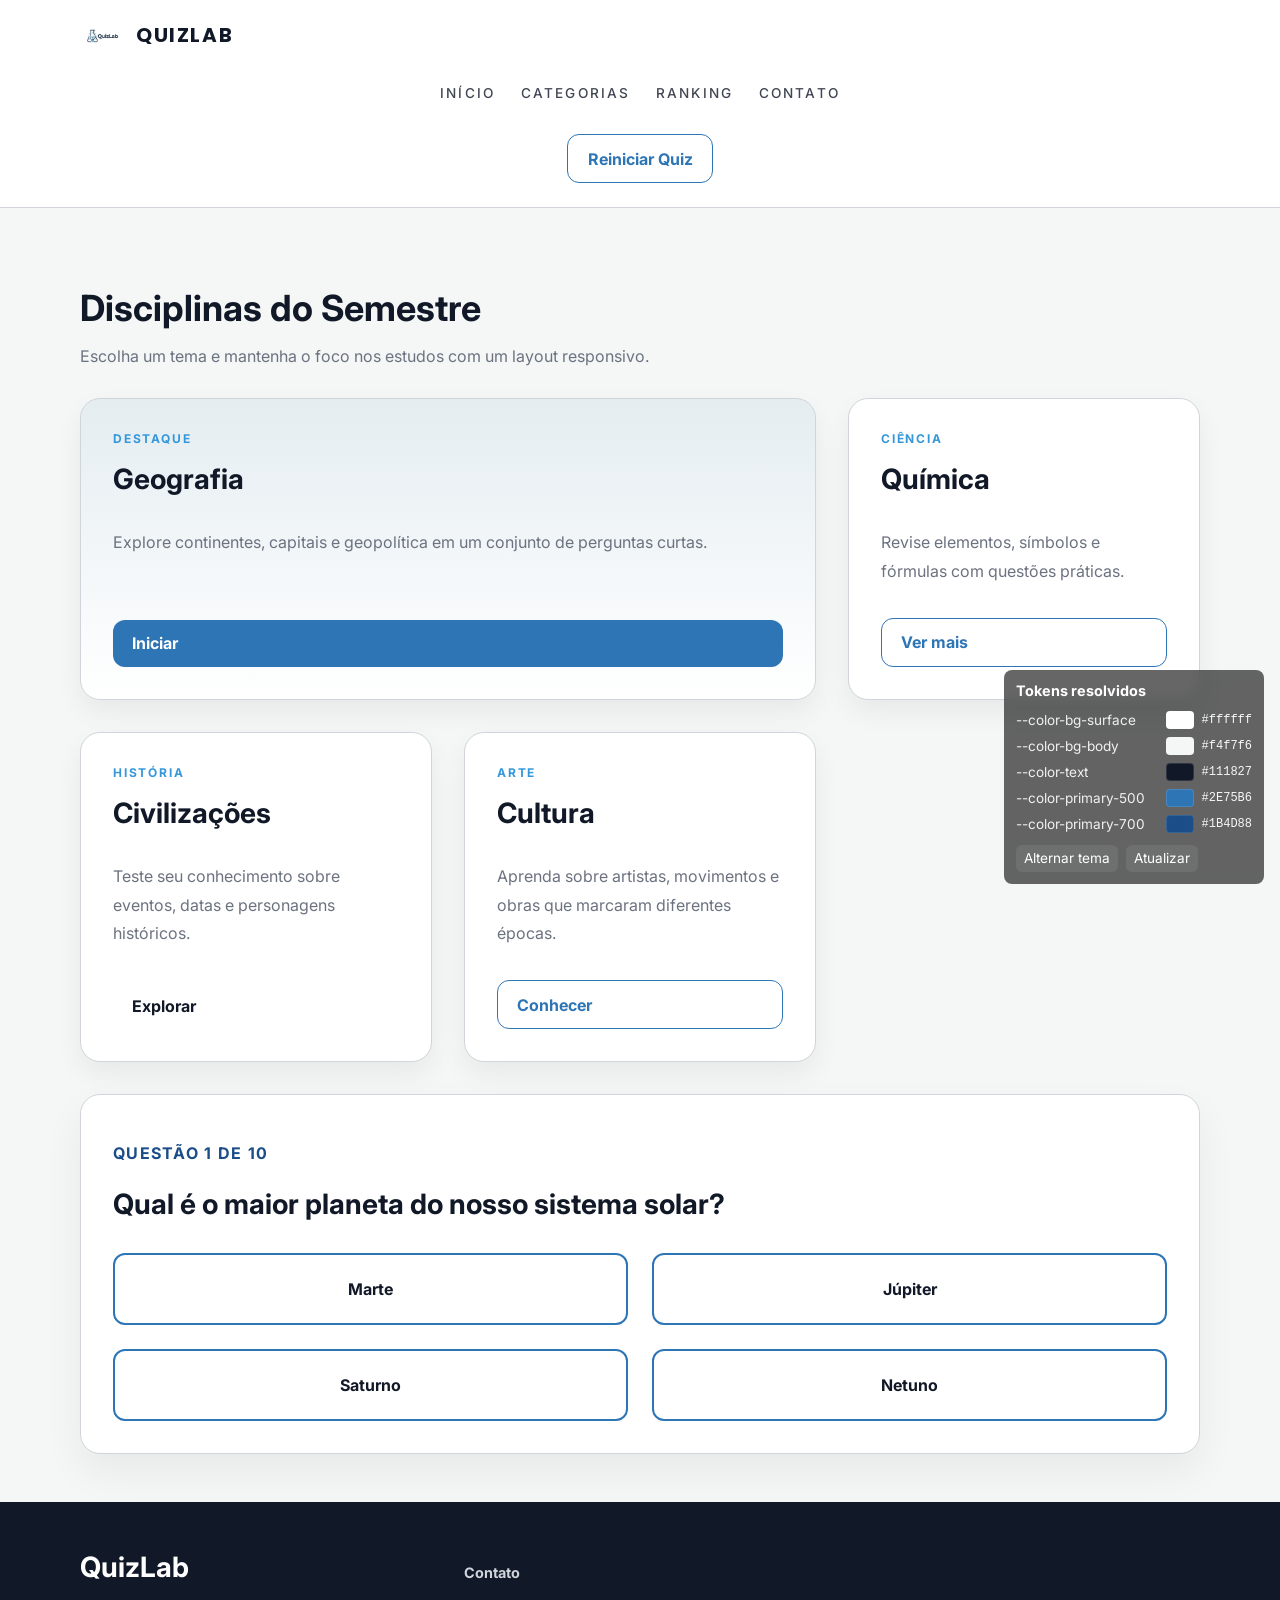
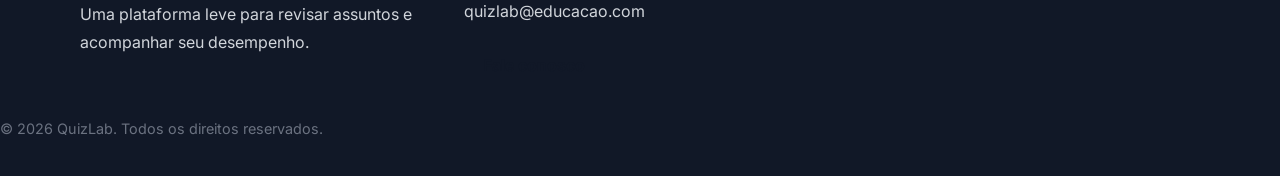
==== commit aeadd162: "Adicionar sistema de tokens CSS e refatorar estilos" ====
--- a/Quiz/index.html
+++ b/Quiz/index.html
@@ -19,6 +19,7 @@
     <link rel="stylesheet" href="CSS/Components/footer.css">
     <link rel="stylesheet" href="CSS/Components/btn.css">
     <link rel="stylesheet" href="CSS/utilities.css">
+    <link rel="stylesheet" href="CSS/debug.css">
 </head>
 <body>
     <header class="header">
@@ -111,5 +112,6 @@
 
     <script defer src="js/main.js"></script>
     <script defer src="js/app.js"></script>
+    <script defer src="js/debug.js"></script>
 </body>
 </html>
--- a/Quiz/CSS/tokens/primitives.css
+++ b/Quiz/CSS/tokens/primitives.css
@@ -1,3 +1,15 @@
+/*
+ Convenção de tokens (PT-BR)
+ - Primitives: valores de baixo nível, prefixados com '_' (ex.: --_color-primary-500).
+     NÃO referencie primitivos diretamente no CSS de componentes — utilize tokens semânticos.
+ - Semânticos: mapeiam primitivos para intenções de uso (ex.: --color-bg-surface, --color-text).
+     Componentes devem referenciar apenas tokens semânticos para permitir theming centralizado.
+ - Espaçamento: siga uma escala previsível (múltiplos de 4px) e exponha aliases (--space-4, --space-md).
+ - Tipografia: centralize família, tamanhos e pesos em `typography.css`.
+ - Theming: sobrescreva tokens semânticos via `[data-theme="dark"]` em `semantic.css`.
+ - Arquivos: tokens/primitives.css, tokens/semantic.css, tokens/spacing.css, tokens/typography.css
+ - Nomeação: use kebab-case e nomes descritivos (evite nomes de cores para tokens de uso).
+*/
 :root {
     /* Primitives: underscored names signal internal primitives */
     /* Palette */
--- a/Quiz/CSS/tokens/spacing.css
+++ b/Quiz/CSS/tokens/spacing.css
@@ -1,4 +1,7 @@
-/* Spacing scale (multiples of 4px where practical) */
+/*
+ Escala de espaçamento — múltiplos de 4px quando possível.
+ Use aliases compatíveis para manter retrocompatibilidade.
+*/
 :root {
     --space-0: 0rem;
     --space-1: 0.25rem; /* 4px */
--- a/Quiz/CSS/tokens/typography.css
+++ b/Quiz/CSS/tokens/typography.css
@@ -1,4 +1,7 @@
-/* Typography tokens */
+/*
+ Tokens de tipografia — família, tamanhos e escala tipográfica centralizada.
+ Referencie estes tokens nos componentes para consistência.
+*/
 :root {
     --font-sans: var(--_font-sans);
     --font-display: var(--_font-display);
@@ -9,7 +12,6 @@
     --fs-h2: var(--_fs-h2);
     --fs-h3: var(--_fs-h3);
 
-br
     --radius-sm: var(--_radius-sm);
     --radius-md: var(--_radius-md);
     --radius-lg: var(--_radius-lg);
--- a/Quiz/CSS/layout.css
+++ b/Quiz/CSS/layout.css
@@ -41,7 +41,7 @@
     background: var(--color-bg-surface);
     border: var(--border-thin) solid var(--color-border);
     border-radius: var(--radius-lg);
-    box-shadow: 0 18px 40px rgba(0, 0, 0, 0.06);
+    box-shadow: var(--shadow-1);
     padding: var(--space-lg);
 }
 
--- a/Quiz/CSS/debug.css
+++ b/Quiz/CSS/debug.css
@@ -0,0 +1,45 @@
+/* Painel de debug para exibir tokens resolvidos */
+.debug-panel {
+    position: fixed;
+    right: 1rem;
+    bottom: 1rem;
+    width: 260px;
+    background: rgba(0,0,0,0.6);
+    color: #fff;
+    font-size: 0.85rem;
+    border-radius: 8px;
+    padding: 0.75rem;
+    z-index: 9999;
+    backdrop-filter: blur(6px);
+}
+.debug-panel h4 {
+    margin: 0 0 0.5rem 0;
+    font-size: 0.9rem;
+}
+.debug-item {
+    display: flex;
+    justify-content: space-between;
+    gap: 0.5rem;
+    align-items: center;
+    padding: 0.25rem 0;
+}
+.debug-swatch {
+    width: 28px;
+    height: 18px;
+    border-radius: 4px;
+    border: 1px solid rgba(255,255,255,0.12);
+}
+.debug-actions {
+    display: flex;
+    gap: 0.5rem;
+    margin-top: 0.5rem;
+}
+.debug-btn {
+    background: rgba(255,255,255,0.08);
+    color: #fff;
+    border: none;
+    padding: 0.35rem 0.5rem;
+    border-radius: 6px;
+    cursor: pointer;
+}
+.debug-btn:active { transform: translateY(1px); }
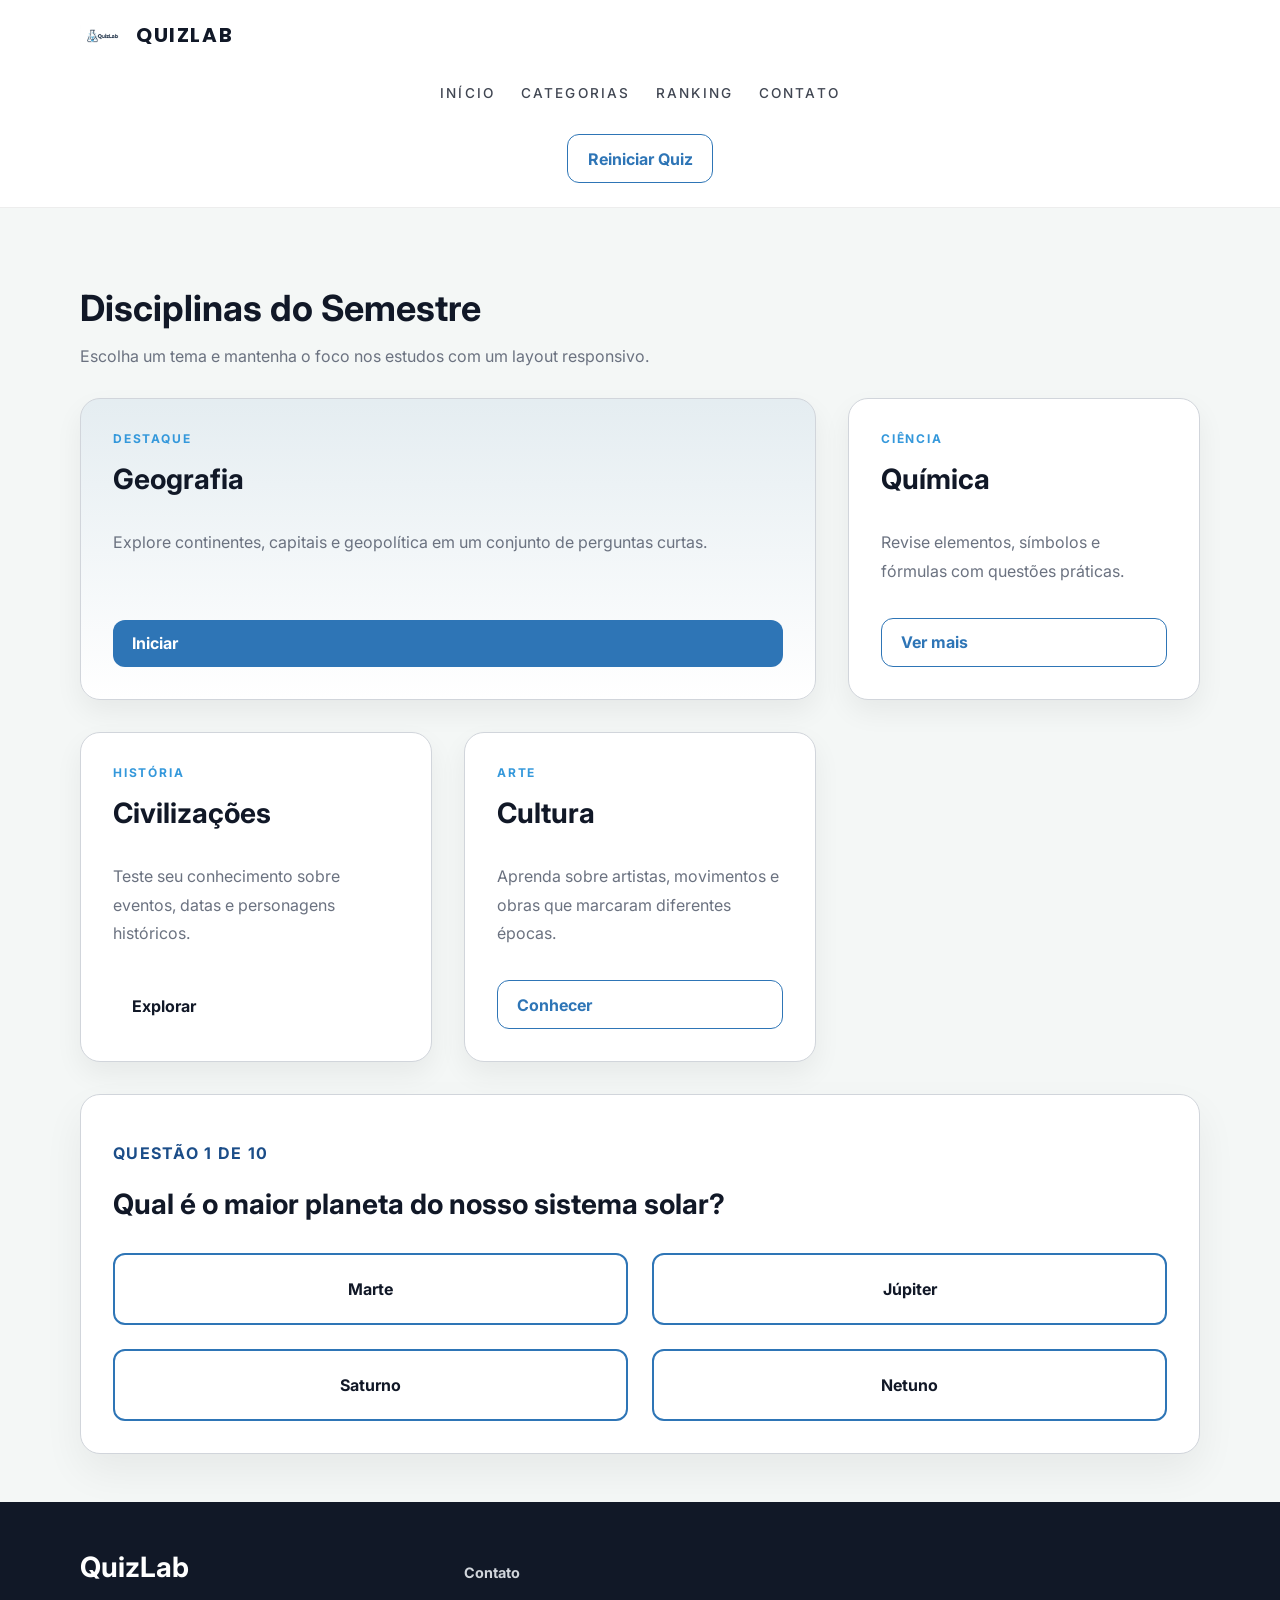
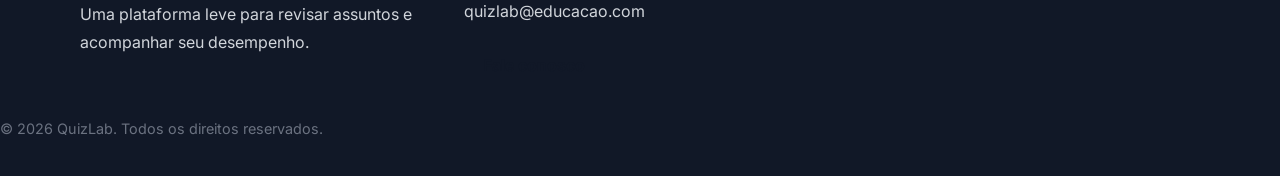
==== commit b48c4e34: "adiciona ranking com nome do jogador" ====
--- a/Quiz/index.html
+++ b/Quiz/index.html
@@ -7,10 +7,7 @@
     <link rel="preconnect" href="https://fonts.googleapis.com">
     <link rel="preconnect" href="https://fonts.gstatic.com" crossorigin>
     <link href="https://fonts.googleapis.com/css2?family=Inter:wght@400;500;700&family=Poppins:wght@700&display=swap" rel="stylesheet">
-    <link rel="stylesheet" href="CSS/tokens/primitives.css">
-    <link rel="stylesheet" href="CSS/tokens/semantic.css">
-    <link rel="stylesheet" href="CSS/tokens/spacing.css">
-    <link rel="stylesheet" href="CSS/tokens/typography.css">
+    <link rel="stylesheet" href="CSS/variables.css">
     <link rel="stylesheet" href="CSS/reset.css">
     <link rel="stylesheet" href="CSS/base.css">
     <link rel="stylesheet" href="CSS/layout.css">
@@ -19,7 +16,6 @@
     <link rel="stylesheet" href="CSS/Components/footer.css">
     <link rel="stylesheet" href="CSS/Components/btn.css">
     <link rel="stylesheet" href="CSS/utilities.css">
-    <link rel="stylesheet" href="CSS/debug.css">
 </head>
 <body>
     <header class="header">
@@ -112,6 +108,5 @@
 
     <script defer src="js/main.js"></script>
     <script defer src="js/app.js"></script>
-    <script defer src="js/debug.js"></script>
 </body>
 </html>
--- a/Quiz/CSS/variables.css
+++ b/Quiz/CSS/variables.css
@@ -0,0 +1,49 @@
+:root {
+    --font-sans: 'Inter', system-ui, sans-serif;
+    --font-display: 'Poppins', system-ui, sans-serif;
+
+    --color-primary-500: #2E75B6;
+    --color-primary-700: #1B4D88;
+    --color-accent: #3498db;
+    --color-success: #27ae60;
+    --color-danger: #E53E3E;
+    --color-bg-body: #f4f7f6;
+    --color-bg-surface: #ffffff;
+    --color-border: #d1d5db;
+    --color-text: #111827;
+    --color-muted: #6b7280;
+    --color-footer-bg: #111827;
+    --color-footer-text: #d1d5db;
+
+    --space-xxs: 0.25rem;
+    --space-xs: 0.5rem;
+    --space-sm: 0.75rem;
+    --space-md: 1.5rem;
+    --space-lg: 2rem;
+    --space-xl: 3rem;
+    --space-xxl: 4rem;
+
+    --radius-sm: 0.5rem;
+    --radius-md: 0.75rem;
+    --radius-lg: 1.25rem;
+
+    --border-thin: 1px;
+    --border-base: 2px;
+
+    --fs-base: clamp(0.9375rem, 1.5vw, 1rem);
+    --fs-sm: 0.9rem;
+    --fs-h1: clamp(2rem, 4vw, 3rem);
+    --fs-h2: clamp(1.5rem, 3.5vw, 2.25rem);
+    --fs-h3: clamp(1.25rem, 2.5vw, 1.75rem);
+}
+
+@media (prefers-color-scheme: dark) {
+    :root {
+        --color-bg-body: #111827;
+        --color-bg-surface: #1f2937;
+        --color-text: #f9fafb;
+        --color-border: #374151;
+        --color-footer-bg: #0f172a;
+        --color-footer-text: #cbd5e1;
+    }
+}
--- a/Quiz/CSS/base.css
+++ b/Quiz/CSS/base.css
@@ -1,45 +1,45 @@
-:root {
-    font-family: var(--font-sans);
-}
-
-html {
-    scroll-behavior: smooth;
-}
-
-body {
-    min-height: 100vh;
-    background-color: var(--color-bg-body);
-    color: var(--color-text);
-}
-
-body, button, input, textarea, select {
-    font: inherit;
-}
-
-img, picture, svg, video {
-    max-width: 100%;
-    display: block;
-}
-
-button {
-    border: none;
-    background: none;
-}
-
-ul {
-    list-style: none;
-}
-
-a {
-    color: inherit;
-    text-decoration: none;
-}
-
-section {
-    padding: var(--space-xl) 0;
-}
-
-.container {
-    width: min(1120px, calc(100% - 2rem));
-    margin: 0 auto;
-}
+:root {
+    font-family: var(--font-sans);
+}
+
+html {
+    scroll-behavior: smooth;
+}
+
+body {
+    min-height: 100vh;
+    background-color: var(--color-bg-body);
+    color: var(--color-text);
+}
+
+body, button, input, textarea, select {
+    font: inherit;
+}
+
+img, picture, svg, video {
+    max-width: 100%;
+    display: block;
+}
+
+button {
+    border: none;
+    background: none;
+}
+
+ul {
+    list-style: none;
+}
+
+a {
+    color: inherit;
+    text-decoration: none;
+}
+
+section {
+    padding: var(--space-xl) 0;
+}
+
+.container {
+    width: min(1120px, calc(100% - 2rem));
+    margin: 0 auto;
+}
--- a/Quiz/CSS/layout.css
+++ b/Quiz/CSS/layout.css
@@ -41,7 +41,7 @@
     background: var(--color-bg-surface);
     border: var(--border-thin) solid var(--color-border);
     border-radius: var(--radius-lg);
-    box-shadow: var(--shadow-1);
+    box-shadow: 0 18px 40px rgba(0, 0, 0, 0.06);
     padding: var(--space-lg);
 }
 
--- a/Quiz/CSS/Components/nav.css
+++ b/Quiz/CSS/Components/nav.css
@@ -2,27 +2,15 @@
     position: sticky;
     top: 0;
     z-index: 30;
-    background-color: var(--color-bg-surface);
+    background-color: rgba(255, 255, 255, 0.96);
     backdrop-filter: blur(12px);
-    border-bottom: 1px solid var(--color-border);
+    border-bottom: 1px solid rgba(0, 0, 0, 0.07);
     transition: box-shadow 0.3s ease, padding 0.3s ease, background-color 0.3s ease;
 }
 
-@media (prefers-color-scheme: dark) {
-    .header {
-        background-color: var(--color-overlay-dark);
-        border-bottom-color: var(--color-border-muted-light);
-    }
-
-    .header--scrolled {
-        background-color: var(--color-overlay-dark);
-        border-bottom-color: var(--color-border-muted-light);
-    }
-}
-
 .header--scrolled {
-    box-shadow: var(--shadow-small);
-    background-color: var(--color-bg-surface);
+    box-shadow: 0 8px 24px rgba(0, 0, 0, 0.08);
+    background-color: rgba(255, 255, 255, 0.98);
 }
 
 .header--scrolled .header__inner {
@@ -70,7 +58,7 @@
     border-radius: 50%;
     background: transparent;
     cursor: pointer;
-    border: 1px solid var(--color-border-strong);
+    border: 1px solid rgba(0, 0, 0, 0.12);
 }
 
 .header__toggle-icon {
@@ -175,7 +163,7 @@
         border-bottom-left-radius: var(--radius-lg);
         border-bottom-right-radius: var(--radius-lg);
         border-top: var(--border-thin) solid var(--color-border);
-        box-shadow: var(--shadow-3);
+        box-shadow: 0 20px 40px rgba(0, 0, 0, 0.08);
         display: none;
         z-index: 25;
     }
@@ -202,7 +190,7 @@
     .header__link:hover,
     .header__link:focus-visible {
         color: var(--color-primary-700);
-        background: var(--color-primary-overlay-08);
+        background: rgba(46, 117, 182, 0.08);
         border-radius: var(--radius-md);
     }
 
@@ -216,7 +204,7 @@
     }
 
     .header__toggle {
-        border-color: var(--color-border-strong);
+        border-color: rgba(0, 0, 0, 0.12);
     }
 }
 
--- a/Quiz/CSS/Components/card.css
+++ b/Quiz/CSS/Components/card.css
@@ -6,17 +6,17 @@
     display: flex;
     flex-direction: column;
     gap: 1rem;
-    box-shadow: var(--shadow-2);
+    box-shadow: 0 12px 28px rgba(0, 0, 0, 0.06);
     transition: transform 0.25s ease, box-shadow 0.25s ease;
 }
 
 .card:hover {
     transform: translateY(-4px);
-    box-shadow: var(--shadow-3);
+    box-shadow: 0 20px 45px rgba(0, 0, 0, 0.12);
 }
 
 .card--featured {
-    background: linear-gradient(180deg, var(--color-primary-overlay-08) 0%, var(--color-bg-surface) 100%);
+    background: linear-gradient(180deg, rgba(46,117,182,0.08) 0%, rgba(255,255,255,1) 100%);
 }
 
 .card__eyebrow {
@@ -62,9 +62,9 @@
 }
 
 .answer-card.wrong {
-    background: var(--danger-bg);
-    border-color: var(--danger-border);
-    color: var(--danger-text);
+    background: #f8d7da;
+    border-color: #e74c3c;
+    color: #9b2c2c;
 }
 
 .answer-card:disabled {
@@ -77,7 +77,7 @@
     border: var(--border-thin) solid var(--color-border);
     border-radius: var(--radius-lg);
     padding: var(--space-lg);
-    box-shadow: var(--shadow-1);
+    box-shadow: 0 18px 40px rgba(0, 0, 0, 0.06);
 }
 
 .quiz-box.quiz-result h2 {
--- a/Quiz/CSS/Components/footer.css
+++ b/Quiz/CSS/Components/footer.css
@@ -1,52 +1,52 @@
-.footer {
-    background-color: var(--color-footer-bg);
-    color: var(--color-footer-text);
-    padding: var(--space-xl) 0 var(--space-md);
-}
-
-.footer__inner {
-    display: grid;
-    gap: var(--space-lg);
-}
-
-.footer__brand {
-    display: inline-flex;
-    align-items: center;
-    gap: 0.75rem;
-    font-size: var(--fs-h3);
-    font-weight: 700;
-    color: white;
-}
-
-.footer__title {
-    font-size: var(--fs-sm);
-    font-weight: 700;
-    margin-bottom: 0.75rem;
-}
-
-.footer__text,
-.footer__link {
-    color: var(--color-footer-text);
-    line-height: 1.75;
-}
-
-.footer__link:hover {
-    color: white;
-}
-
-.footer__list {
-    display: grid;
-    gap: 0.5rem;
-}
-
-.footer__legal {
-    margin-top: var(--space-lg);
-    font-size: var(--fs-sm);
-    color: var(--color-muted);
-}
-
-@media (min-width: 768px) {
-    .footer__inner {
-        grid-template-columns: repeat(3, minmax(0, 1fr));
-    }
-}
+.footer {
+    background-color: var(--color-footer-bg);
+    color: var(--color-footer-text);
+    padding: var(--space-xl) 0 var(--space-md);
+}
+
+.footer__inner {
+    display: grid;
+    gap: var(--space-lg);
+}
+
+.footer__brand {
+    display: inline-flex;
+    align-items: center;
+    gap: 0.75rem;
+    font-size: var(--fs-h3);
+    font-weight: 700;
+    color: white;
+}
+
+.footer__title {
+    font-size: var(--fs-sm);
+    font-weight: 700;
+    margin-bottom: 0.75rem;
+}
+
+.footer__text,
+.footer__link {
+    color: var(--color-footer-text);
+    line-height: 1.75;
+}
+
+.footer__link:hover {
+    color: white;
+}
+
+.footer__list {
+    display: grid;
+    gap: 0.5rem;
+}
+
+.footer__legal {
+    margin-top: var(--space-lg);
+    font-size: var(--fs-sm);
+    color: var(--color-muted);
+}
+
+@media (min-width: 768px) {
+    .footer__inner {
+        grid-template-columns: repeat(3, minmax(0, 1fr));
+    }
+}
--- a/Quiz/CSS/Components/btn.css
+++ b/Quiz/CSS/Components/btn.css
@@ -1,45 +1,45 @@
-.btn {
-    display: inline-flex;
-    align-items: center;
-    gap: 0.5rem;
-    padding: 0.85rem 1.2rem;
-    border-radius: var(--radius-md);
-    font-weight: 700;
-    cursor: pointer;
-    transition: transform 0.2s ease, box-shadow 0.2s ease, background-color 0.2s ease;
-}
-
-.btn:hover {
-    transform: translateY(-1px);
-}
-
-.btn:focus-visible {
-    outline: 3px solid var(--color-primary-500);
-    outline-offset: 3px;
-}
-
-.btn--primary {
-    background-color: var(--color-primary-500);
-    color: white;
-}
-
-.btn--primary:hover {
-    background-color: var(--color-primary-700);
-}
-
-.btn--outline {
-    border: var(--border-thin) solid var(--color-primary-500);
-    color: var(--color-primary-500);
-}
-
-.btn--outline:hover {
-    background-color: var(--color-primary-overlay-08);
-}
-
-.btn--ghost {
-    color: var(--color-text);
-}
-
-.btn--ghost:hover {
-    background-color: var(--color-overlay-dark);
-}
+.btn {
+    display: inline-flex;
+    align-items: center;
+    gap: 0.5rem;
+    padding: 0.85rem 1.2rem;
+    border-radius: var(--radius-md);
+    font-weight: 700;
+    cursor: pointer;
+    transition: transform 0.2s ease, box-shadow 0.2s ease, background-color 0.2s ease;
+}
+
+.btn:hover {
+    transform: translateY(-1px);
+}
+
+.btn:focus-visible {
+    outline: 3px solid var(--color-primary-500);
+    outline-offset: 3px;
+}
+
+.btn--primary {
+    background-color: var(--color-primary-500);
+    color: white;
+}
+
+.btn--primary:hover {
+    background-color: var(--color-primary-700);
+}
+
+.btn--outline {
+    border: var(--border-thin) solid var(--color-primary-500);
+    color: var(--color-primary-500);
+}
+
+.btn--outline:hover {
+    background-color: rgba(46, 117, 182, 0.08);
+}
+
+.btn--ghost {
+    color: var(--color-text);
+}
+
+.btn--ghost:hover {
+    background-color: rgba(17, 24, 39, 0.08);
+}
--- a/Quiz/CSS/utilities.css
+++ b/Quiz/CSS/utilities.css
@@ -1,32 +1,32 @@
-.grid {
-    display: grid;
-    gap: var(--space-lg);
-}
-
-.grid--2 {
-    grid-template-columns: repeat(2, minmax(0, 1fr));
-}
-
-.grid--3 {
-    grid-template-columns: repeat(3, minmax(0, 1fr));
-}
-
-.u-text-center {
-    text-align: center;
-}
-
-.u-mt-lg {
-    margin-top: var(--space-lg);
-}
-
-.sr-only {
-    position: absolute;
-    width: 1px;
-    height: 1px;
-    padding: 0;
-    margin: -1px;
-    overflow: hidden;
-    clip: rect(0, 0, 0, 0);
-    white-space: nowrap;
-    border: 0;
-}
+.grid {
+    display: grid;
+    gap: var(--space-lg);
+}
+
+.grid--2 {
+    grid-template-columns: repeat(2, minmax(0, 1fr));
+}
+
+.grid--3 {
+    grid-template-columns: repeat(3, minmax(0, 1fr));
+}
+
+.u-text-center {
+    text-align: center;
+}
+
+.u-mt-lg {
+    margin-top: var(--space-lg);
+}
+
+.sr-only {
+    position: absolute;
+    width: 1px;
+    height: 1px;
+    padding: 0;
+    margin: -1px;
+    overflow: hidden;
+    clip: rect(0, 0, 0, 0);
+    white-space: nowrap;
+    border: 0;
+}
